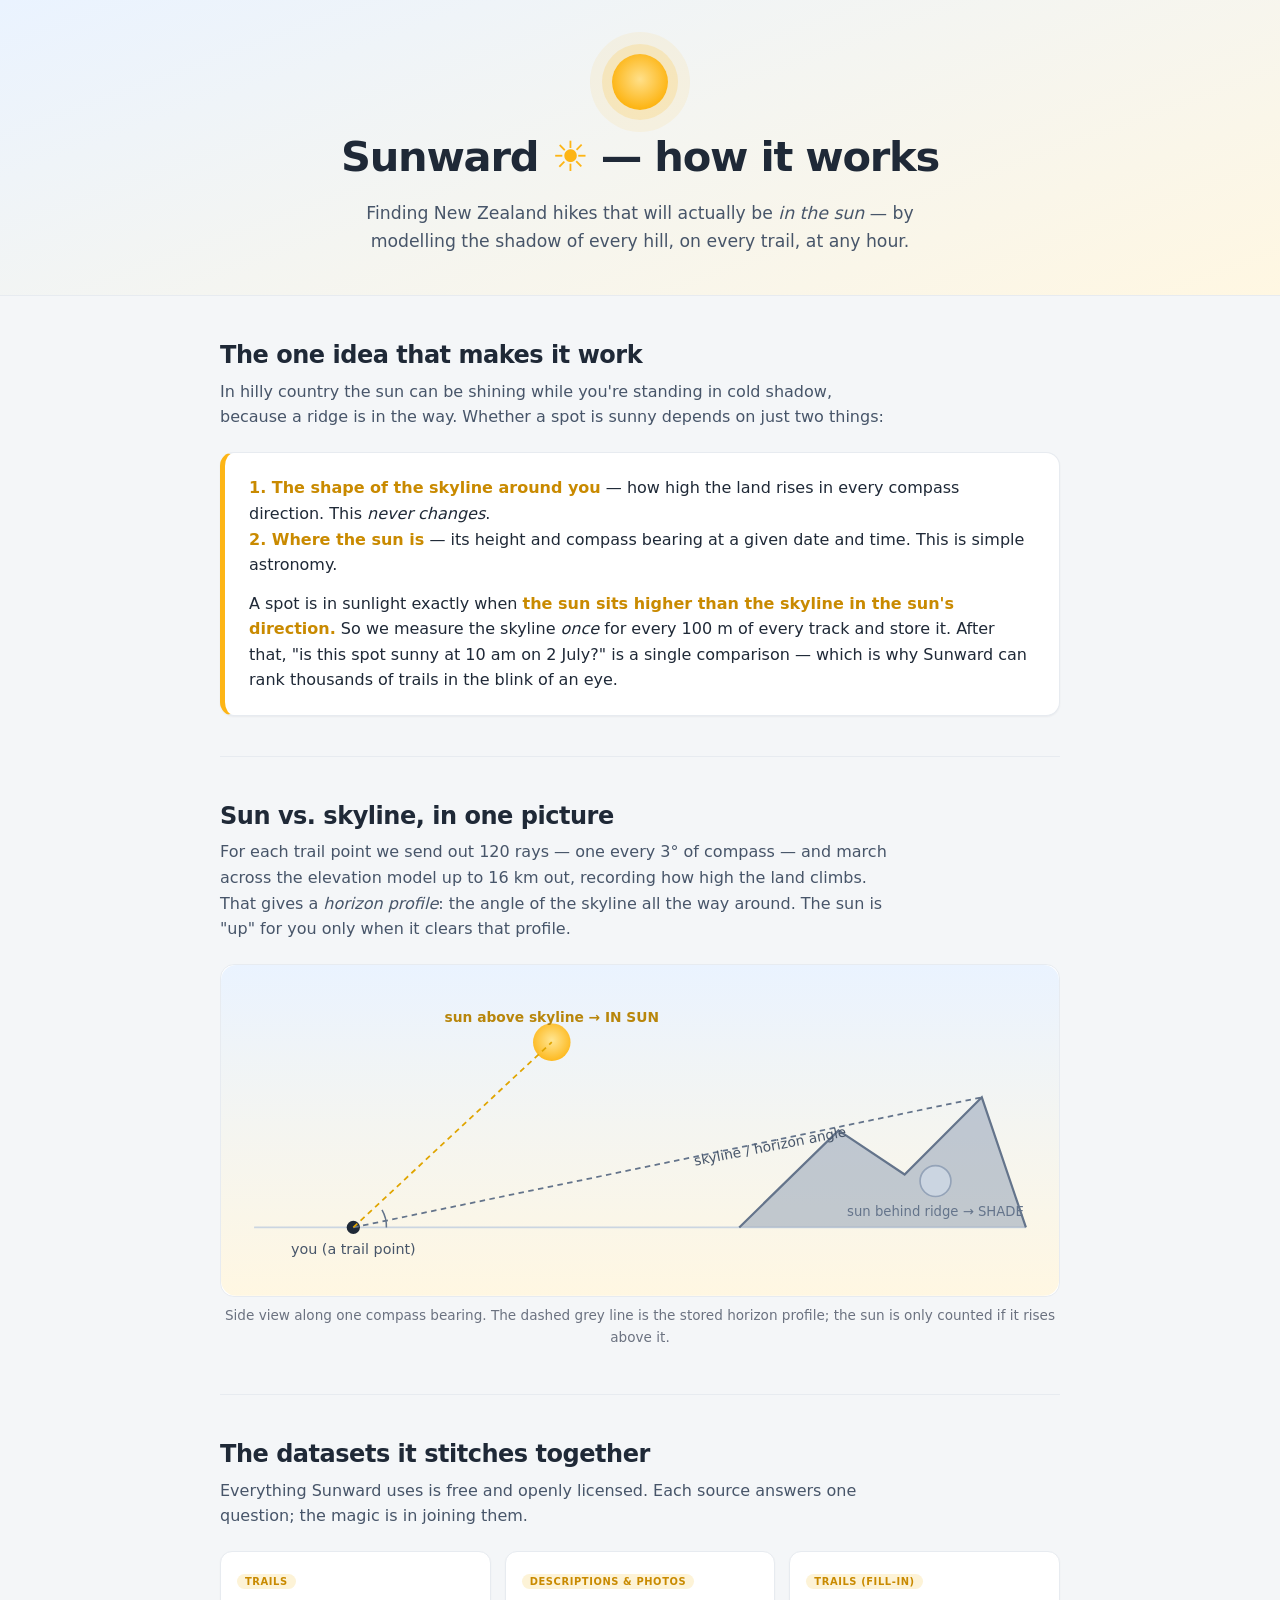
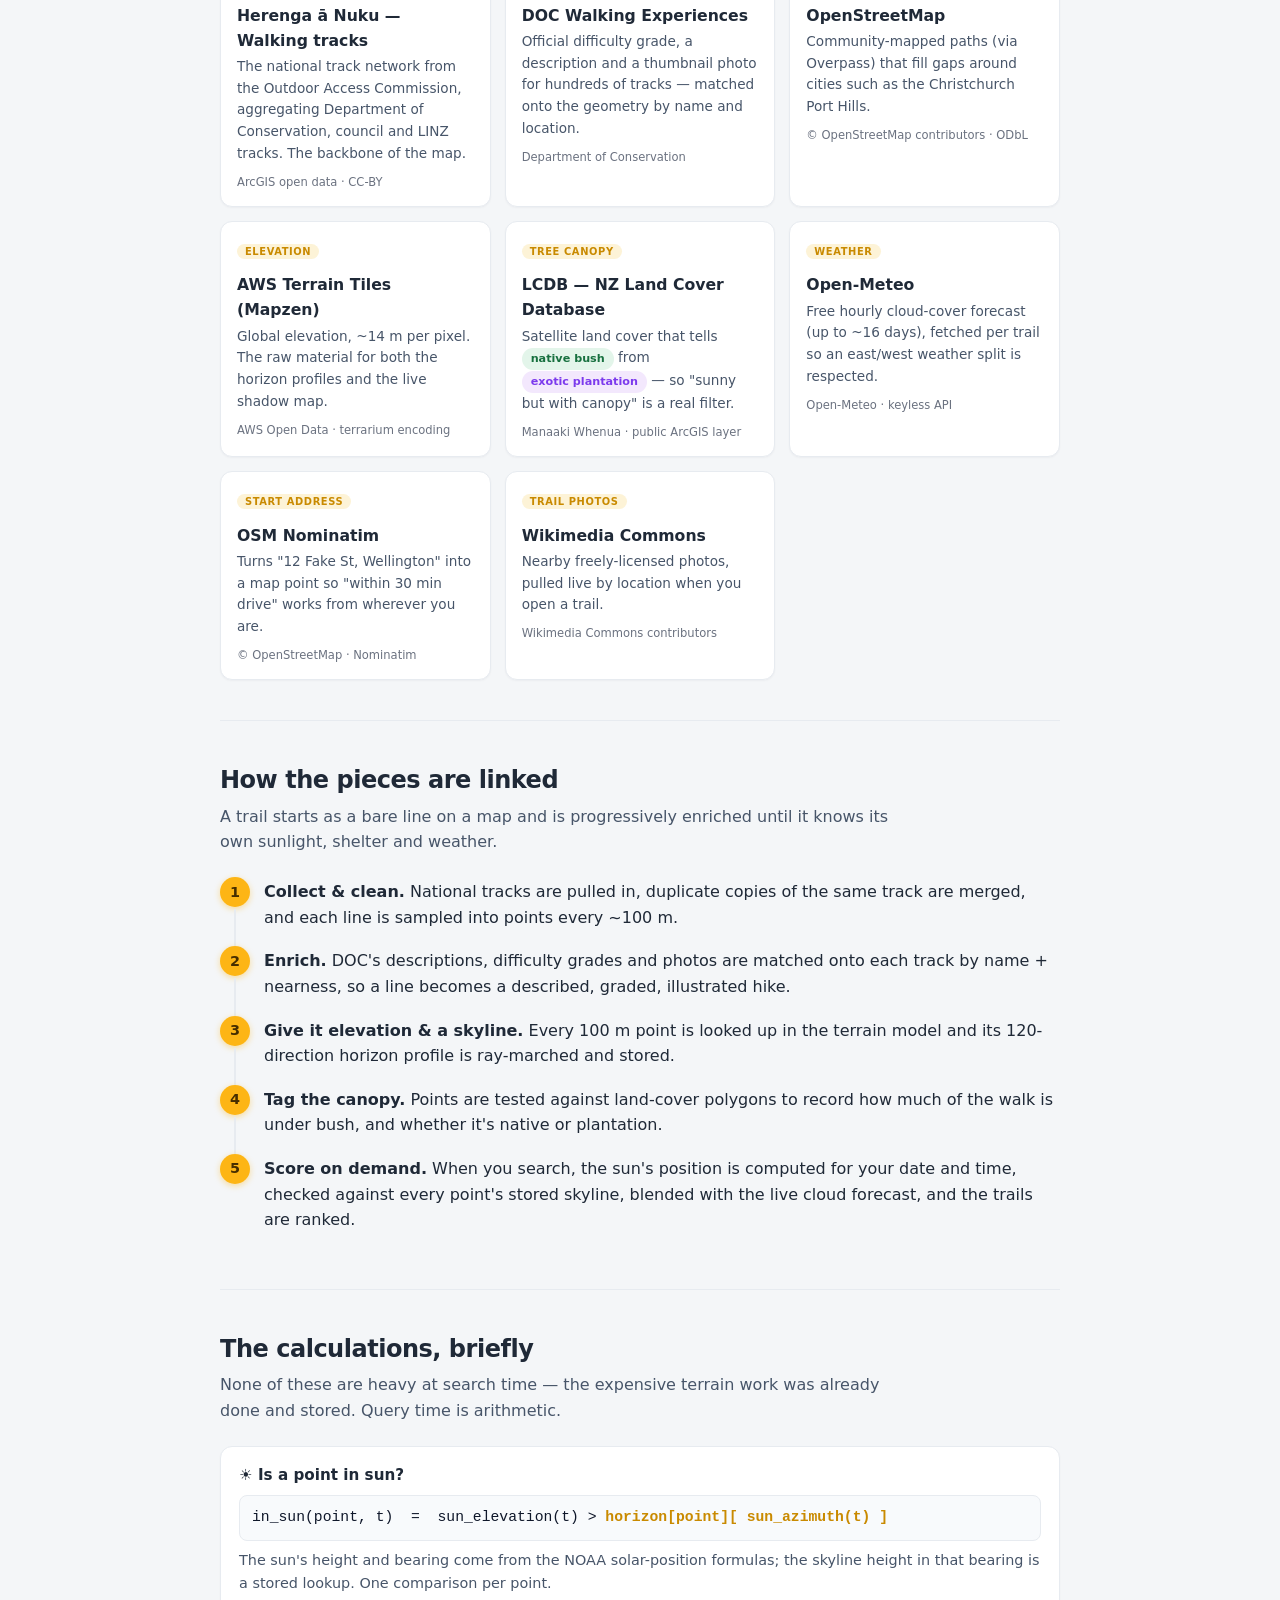
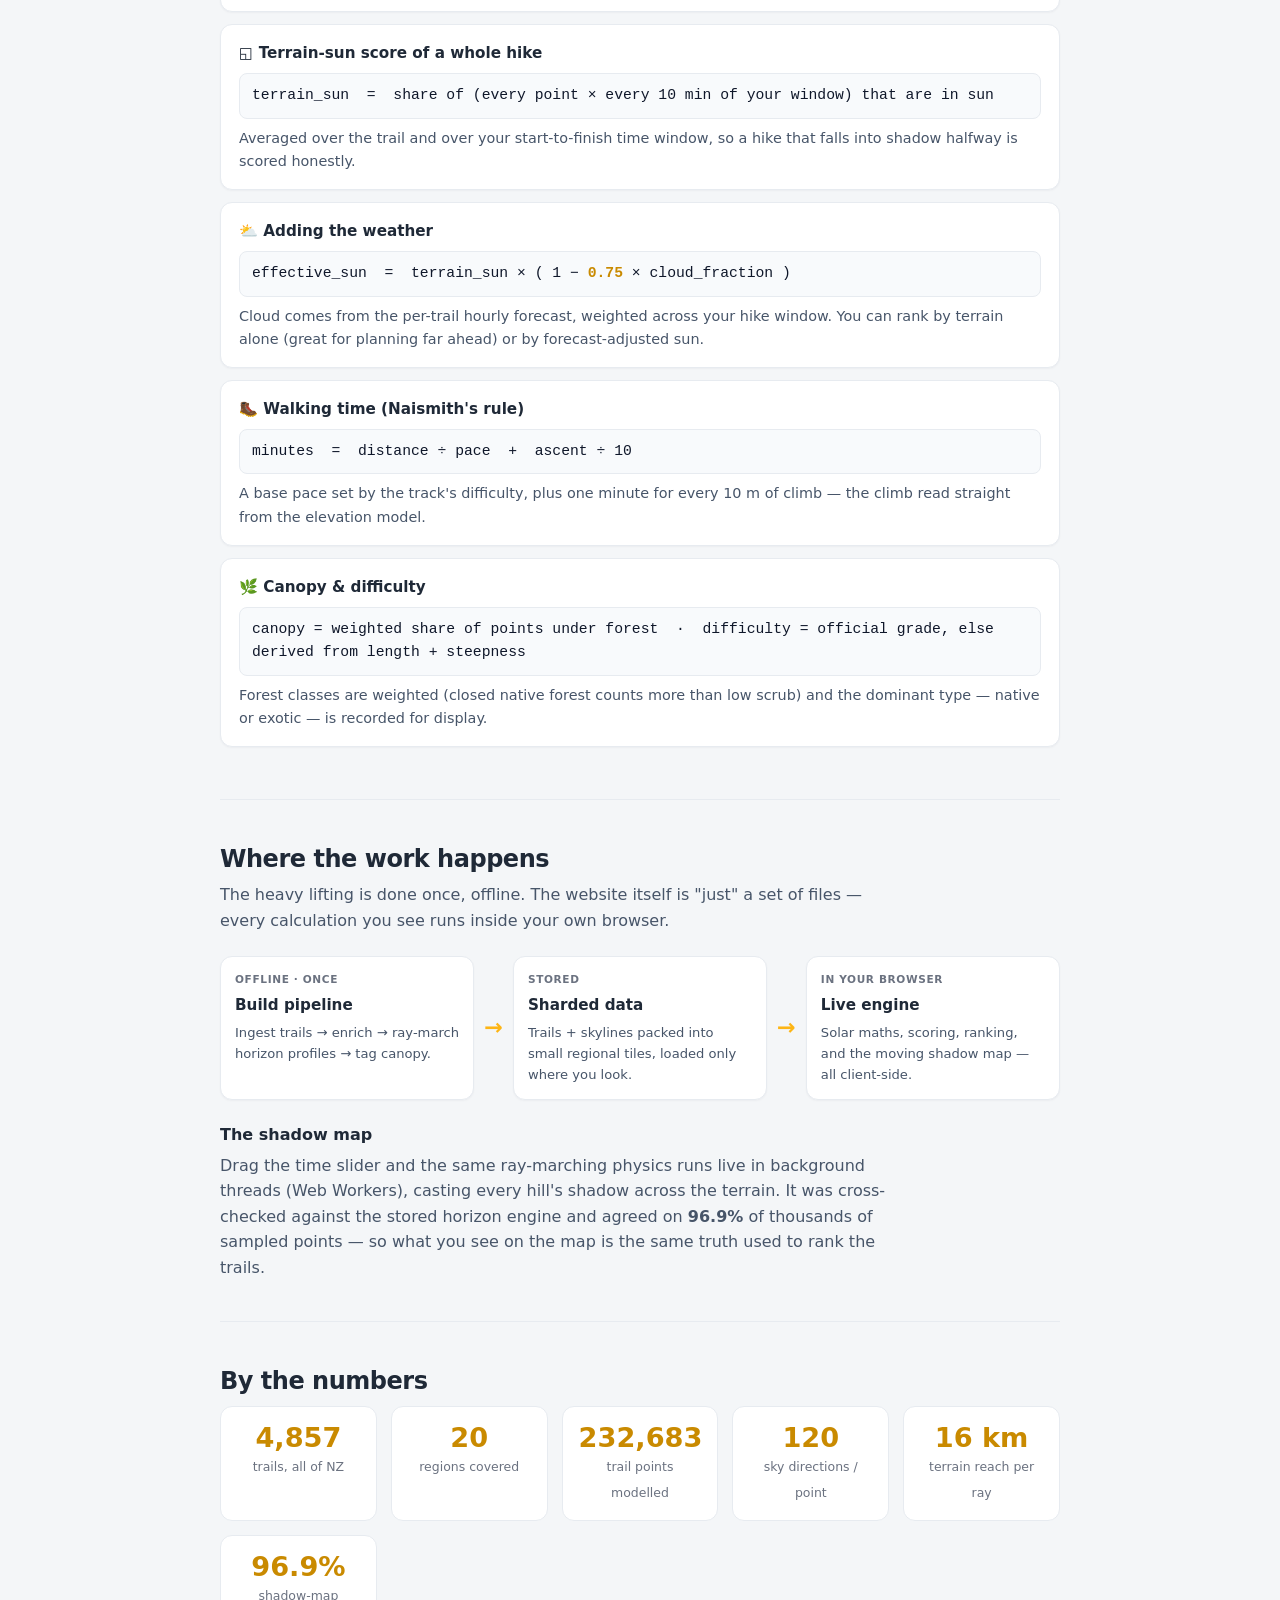
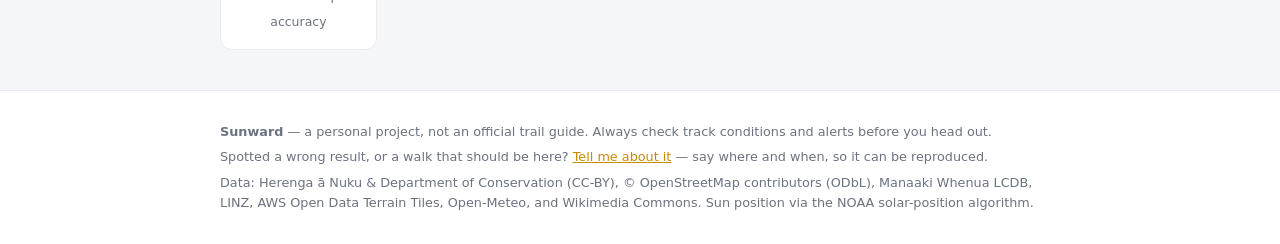
==== how-it-works.html @ cec5bb32 "Give the phone map room, plus analytics and a way to report a bug The map was 184 px tall at 375x812" ====
<!DOCTYPE html>
<html lang="en">
<head>
<meta charset="utf-8">
<meta name="viewport" content="width=device-width, initial-scale=1">
<title>Sunward — How it works</title>
<script src="analytics.js"></script>
<style>
  :root{
    --sun:#FDB515; --sun-deep:#c98a00; --ink:#1f2937; --slate:#475569;
    --muted:#6b7280; --line:#e7ebf0; --bg:#f4f6f8; --card:#ffffff;
    --native:#17703f; --exotic:#7c3aed; --sky1:#eaf3ff; --sky2:#fff7e2;
    --mono:"SFMono-Regular",Consolas,"Liberation Mono",Menlo,monospace;
  }
  *{box-sizing:border-box}
  html{scroll-behavior:smooth}
  body{
    margin:0; background:var(--bg); color:var(--ink);
    font-family:system-ui,-apple-system,"Segoe UI",Roboto,Helvetica,Arial,sans-serif;
    line-height:1.6; font-size:16px;
  }
  .wrap{max-width:880px; margin:0 auto; padding:0 20px}
  a{color:var(--sun-deep)}

  /* hero */
  header.hero{
    background:linear-gradient(160deg,var(--sky1) 0%,var(--sky2) 100%);
    border-bottom:1px solid var(--line); padding:54px 0 40px; text-align:center;
    position:relative; overflow:hidden;
  }
  .hero h1{margin:0; font-size:2.6rem; letter-spacing:-.03em; font-weight:800}
  .hero h1 .s{color:var(--sun)}
  .hero p{margin:.6rem auto 0; max-width:34em; color:var(--slate); font-size:1.08rem}
  .hero .sunmark{
    width:56px;height:56px;border-radius:50%;margin:0 auto 14px;
    background:radial-gradient(circle at 50% 45%,#ffe08a,var(--sun) 70%);
    box-shadow:0 0 0 10px rgba(253,181,21,.18),0 0 0 22px rgba(253,181,21,.08);
  }

  section{padding:40px 0}
  section + section{border-top:1px solid var(--line)}
  h2{font-size:1.5rem; letter-spacing:-.02em; margin:0 0 4px}
  h2 .n{color:var(--sun-deep); font-variant-numeric:tabular-nums; margin-right:.4em}
  .lead{color:var(--slate); margin:.1rem 0 1.4rem; max-width:42em}
  h3{font-size:1rem; margin:1.4rem 0 .3rem}

  /* the big idea callout */
  .idea{
    background:var(--card); border:1px solid var(--line); border-left:5px solid var(--sun);
    border-radius:14px; padding:22px 24px; box-shadow:0 1px 2px rgba(15,23,42,.05);
  }
  .idea b{color:var(--sun-deep)}

  /* diagram */
  figure{margin:22px 0 6px}
  figure svg{width:100%; height:auto; display:block; background:var(--card);
    border:1px solid var(--line); border-radius:14px}
  figcaption{color:var(--muted); font-size:.85rem; margin-top:8px; text-align:center}

  /* dataset grid */
  .grid{display:grid; grid-template-columns:repeat(auto-fill,minmax(250px,1fr)); gap:14px}
  .ds{background:var(--card); border:1px solid var(--line); border-radius:12px;
    padding:15px 16px; box-shadow:0 1px 2px rgba(15,23,42,.04)}
  .ds .tag{font-size:.62rem; font-weight:700; text-transform:uppercase; letter-spacing:.06em;
    color:var(--sun-deep); background:#fdf3d7; padding:2px 8px; border-radius:999px}
  .ds h4{margin:.6rem 0 .2rem; font-size:.98rem}
  .ds p{margin:.2rem 0 0; font-size:.85rem; color:var(--slate)}
  .ds .lic{margin-top:.5rem; font-size:.72rem; color:var(--muted)}

  /* linked list / steps */
  ol.steps{counter-reset:s; list-style:none; padding:0; margin:0}
  ol.steps li{position:relative; padding:2px 0 16px 44px; margin:0}
  ol.steps li:before{counter-increment:s; content:counter(s);
    position:absolute; left:0; top:0; width:30px; height:30px; border-radius:50%;
    background:var(--sun); color:#462e00; font-weight:800; font-size:.9rem;
    display:flex; align-items:center; justify-content:center;
    box-shadow:0 2px 6px rgba(253,181,21,.4)}
  ol.steps li:after{content:""; position:absolute; left:14px; top:32px; bottom:0;
    width:2px; background:var(--line)}
  ol.steps li:last-child:after{display:none}
  ol.steps b{color:var(--ink)}

  /* formula cards */
  .calc{background:var(--card); border:1px solid var(--line); border-radius:12px;
    padding:16px 18px; margin:12px 0; box-shadow:0 1px 2px rgba(15,23,42,.04)}
  .calc .eq{font-family:var(--mono); font-size:.92rem; background:#f8fafc;
    border:1px solid var(--line); border-radius:8px; padding:10px 12px; overflow-x:auto;
    color:#0f172a}
  .calc .eq .hl{color:var(--sun-deep); font-weight:700}
  .calc p{margin:.5rem 0 0; font-size:.9rem; color:var(--slate)}
  .calc h4{margin:0 0 .5rem; font-size:.95rem}

  /* pipeline */
  .flow{display:flex; flex-wrap:wrap; gap:10px; align-items:stretch; margin-top:8px}
  .stage{flex:1; min-width:150px; background:var(--card); border:1px solid var(--line);
    border-radius:12px; padding:14px; box-shadow:0 1px 2px rgba(15,23,42,.04)}
  .stage .k{font-size:.66rem; text-transform:uppercase; letter-spacing:.06em; color:var(--muted); font-weight:700}
  .stage h4{margin:.3rem 0 .3rem; font-size:.95rem}
  .stage p{margin:0; font-size:.82rem; color:var(--slate)}
  .flow .arrow{align-self:center; color:var(--sun); font-size:1.4rem; font-weight:800}

  /* stats */
  .stats{display:grid; grid-template-columns:repeat(auto-fit,minmax(130px,1fr)); gap:14px; margin-top:6px}
  .stat{background:var(--card); border:1px solid var(--line); border-radius:12px; padding:16px; text-align:center}
  .stat b{display:block; font-size:1.7rem; font-weight:800; color:var(--sun-deep); line-height:1.1}
  .stat span{font-size:.78rem; color:var(--muted)}

  .pill{display:inline-block; font-size:.7rem; font-weight:700; padding:2px 9px; border-radius:999px}
  .pill.nat{background:#e3f5ea; color:var(--native)}
  .pill.exo{background:#f3e8fd; color:var(--exotic)}

  footer{background:var(--card); border-top:1px solid var(--line); padding:26px 0; color:var(--muted); font-size:.8rem}
  footer .wrap>p{margin:.3rem 0}
</style>
</head>
<body>

<header class="hero">
  <div class="wrap">
    <div class="sunmark"></div>
    <h1>Sunward <span class="s">☀</span> — how it works</h1>
    <p>Finding New&nbsp;Zealand hikes that will actually be <em>in the sun</em> — by
       modelling the shadow of every hill, on every trail, at any hour.</p>
  </div>
</header>

<main class="wrap">

<!-- THE BIG IDEA -->
<section id="idea">
  <h2>The one idea that makes it work</h2>
  <p class="lead">In hilly country the sun can be shining while you're standing in cold
     shadow, because a ridge is in the way. Whether a spot is sunny depends on just two
     things:</p>
  <div class="idea">
    <p style="margin:0"><b>1. The shape of the skyline around you</b> — how high the land
       rises in every compass direction. This <em>never changes</em>.<br>
       <b>2. Where the sun is</b> — its height and compass bearing at a given date and
       time. This is simple astronomy.</p>
    <p style="margin:.8rem 0 0">A spot is in sunlight exactly when <b>the sun sits higher
       than the skyline in the sun's direction.</b> So we measure the skyline <em>once</em>
       for every 100&nbsp;m of every track and store it. After that, "is this spot sunny at
       10&nbsp;am on 2&nbsp;July?" is a single comparison — which is why Sunward can rank
       thousands of trails in the blink of an eye.</p>
  </div>
</section>

<!-- DIAGRAM -->
<section id="diagram">
  <h2>Sun vs. skyline, in one picture</h2>
  <p class="lead">For each trail point we send out 120 rays — one every 3° of compass —
     and march across the elevation model up to 16&nbsp;km out, recording how high the land
     climbs. That gives a <em>horizon profile</em>: the angle of the skyline all the way
     around. The sun is "up" for you only when it clears that profile.</p>
  <figure>
    <svg viewBox="0 0 760 300" xmlns="http://www.w3.org/2000/svg" font-family="system-ui,sans-serif">
      <defs>
        <linearGradient id="sky" x1="0" y1="0" x2="0" y2="1">
          <stop offset="0" stop-color="#eaf3ff"/><stop offset="1" stop-color="#fff7e2"/>
        </linearGradient>
        <radialGradient id="sundot" cx="50%" cy="45%" r="60%">
          <stop offset="0" stop-color="#ffe693"/><stop offset="1" stop-color="#FDB515"/>
        </radialGradient>
      </defs>
      <rect x="0" y="0" width="760" height="300" fill="url(#sky)" rx="14"/>
      <!-- ground -->
      <line x1="30" y1="238" x2="730" y2="238" stroke="#cbd5e1" stroke-width="1.5"/>
      <!-- ridge (the skyline obstruction) to the right -->
      <path d="M470 238 L560 150 L620 190 L690 120 L730 238 Z" fill="#94a3b8" opacity=".55"/>
      <path d="M470 238 L560 150 L620 190 L690 120 L730 238" fill="none" stroke="#64748b" stroke-width="2"/>
      <!-- observer -->
      <circle cx="120" cy="238" r="6" fill="#1f2937"/>
      <text x="120" y="262" text-anchor="middle" font-size="13" fill="#475569">you (a trail point)</text>
      <!-- horizon angle line to ridge top -->
      <line x1="120" y1="238" x2="690" y2="120" stroke="#64748b" stroke-width="1.6" stroke-dasharray="5 4"/>
      <text x="430" y="182" font-size="12.5" fill="#475569" transform="rotate(-11 430 182)">skyline / horizon angle</text>
      <!-- SUN IN: high sun above the ridge line -->
      <circle cx="300" cy="70" r="17" fill="url(#sundot)"/>
      <line x1="120" y1="238" x2="300" y2="70" stroke="#e0a500" stroke-width="1.6" stroke-dasharray="5 4"/>
      <text x="300" y="52" text-anchor="middle" font-size="12.5" fill="#b8860b" font-weight="700">sun above skyline → IN SUN</text>
      <!-- SUN OUT: low sun behind ridge -->
      <circle cx="648" cy="196" r="14" fill="#cbd5e1"/>
      <circle cx="648" cy="196" r="14" fill="none" stroke="#94a3b8" stroke-width="1.5"/>
      <text x="648" y="228" text-anchor="middle" font-size="12" fill="#64748b">sun behind ridge → SHADE</text>
      <!-- angle arc at observer -->
      <path d="M150 238 A30 30 0 0 0 146 222" fill="none" stroke="#64748b" stroke-width="1.4"/>
    </svg>
    <figcaption>Side view along one compass bearing. The dashed grey line is the stored
      horizon profile; the sun is only counted if it rises above it.</figcaption>
  </figure>
</section>

<!-- DATASETS -->
<section id="data">
  <h2>The datasets it stitches together</h2>
  <p class="lead">Everything Sunward uses is free and openly licensed. Each source answers
     one question; the magic is in joining them.</p>
  <div class="grid">
    <div class="ds">
      <span class="tag">Trails</span>
      <h4>Herenga ā Nuku — Walking tracks</h4>
      <p>The national track network from the Outdoor Access Commission, aggregating
         Department of Conservation, council and LINZ tracks. The backbone of the map.</p>
      <p class="lic">ArcGIS open data · CC-BY</p>
    </div>
    <div class="ds">
      <span class="tag">Descriptions & photos</span>
      <h4>DOC Walking Experiences</h4>
      <p>Official difficulty grade, a description and a thumbnail photo for hundreds of
         tracks — matched onto the geometry by name and location.</p>
      <p class="lic">Department of Conservation</p>
    </div>
    <div class="ds">
      <span class="tag">Trails (fill-in)</span>
      <h4>OpenStreetMap</h4>
      <p>Community-mapped paths (via Overpass) that fill gaps around cities such as the
         Christchurch Port Hills.</p>
      <p class="lic">© OpenStreetMap contributors · ODbL</p>
    </div>
    <div class="ds">
      <span class="tag">Elevation</span>
      <h4>AWS Terrain Tiles (Mapzen)</h4>
      <p>Global elevation, ~14&nbsp;m per pixel. The raw material for both the horizon
         profiles and the live shadow map.</p>
      <p class="lic">AWS Open Data · terrarium encoding</p>
    </div>
    <div class="ds">
      <span class="tag">Tree canopy</span>
      <h4>LCDB — NZ Land Cover Database</h4>
      <p>Satellite land cover that tells <span class="pill nat">native bush</span> from
         <span class="pill exo">exotic plantation</span> — so "sunny but with canopy" is a
         real filter.</p>
      <p class="lic">Manaaki Whenua · public ArcGIS layer</p>
    </div>
    <div class="ds">
      <span class="tag">Weather</span>
      <h4>Open-Meteo</h4>
      <p>Free hourly cloud-cover forecast (up to ~16 days), fetched per trail so an
         east/west weather split is respected.</p>
      <p class="lic">Open-Meteo · keyless API</p>
    </div>
    <div class="ds">
      <span class="tag">Start address</span>
      <h4>OSM Nominatim</h4>
      <p>Turns "12 Fake St, Wellington" into a map point so "within 30&nbsp;min drive"
         works from wherever you are.</p>
      <p class="lic">© OpenStreetMap · Nominatim</p>
    </div>
    <div class="ds">
      <span class="tag">Trail photos</span>
      <h4>Wikimedia Commons</h4>
      <p>Nearby freely-licensed photos, pulled live by location when you open a trail.</p>
      <p class="lic">Wikimedia Commons contributors</p>
    </div>
  </div>
</section>

<!-- HOW LINKED -->
<section id="linked">
  <h2>How the pieces are linked</h2>
  <p class="lead">A trail starts as a bare line on a map and is progressively enriched
     until it knows its own sunlight, shelter and weather.</p>
  <ol class="steps">
    <li><b>Collect & clean.</b> National tracks are pulled in, duplicate copies of the same
        track are merged, and each line is sampled into points every ~100&nbsp;m.</li>
    <li><b>Enrich.</b> DOC's descriptions, difficulty grades and photos are matched onto each
        track by name + nearness, so a line becomes a described, graded, illustrated hike.</li>
    <li><b>Give it elevation & a skyline.</b> Every 100&nbsp;m point is looked up in the
        terrain model and its 120-direction horizon profile is ray-marched and stored.</li>
    <li><b>Tag the canopy.</b> Points are tested against land-cover polygons to record how
        much of the walk is under bush, and whether it's native or plantation.</li>
    <li><b>Score on demand.</b> When you search, the sun's position is computed for your date
        and time, checked against every point's stored skyline, blended with the live cloud
        forecast, and the trails are ranked.</li>
  </ol>
</section>

<!-- CALCULATIONS -->
<section id="calc">
  <h2>The calculations, briefly</h2>
  <p class="lead">None of these are heavy at search time — the expensive terrain work was
     already done and stored. Query time is arithmetic.</p>

  <div class="calc">
    <h4>☀ Is a point in sun?</h4>
    <div class="eq">in_sun(point, t) &nbsp;=&nbsp; sun_elevation(t) &gt; <span class="hl">horizon[point][ sun_azimuth(t) ]</span></div>
    <p>The sun's height and bearing come from the NOAA solar-position formulas; the skyline
       height in that bearing is a stored lookup. One comparison per point.</p>
  </div>

  <div class="calc">
    <h4>◱ Terrain-sun score of a whole hike</h4>
    <div class="eq">terrain_sun &nbsp;=&nbsp; share of (every point × every 10&nbsp;min of your window) that are in sun</div>
    <p>Averaged over the trail and over your start-to-finish time window, so a hike that
       falls into shadow halfway is scored honestly.</p>
  </div>

  <div class="calc">
    <h4>⛅ Adding the weather</h4>
    <div class="eq">effective_sun &nbsp;=&nbsp; terrain_sun × ( 1 − <span class="hl">0.75</span> × cloud_fraction )</div>
    <p>Cloud comes from the per-trail hourly forecast, weighted across your hike window. You
       can rank by terrain alone (great for planning far ahead) or by forecast-adjusted sun.</p>
  </div>

  <div class="calc">
    <h4>🥾 Walking time (Naismith's rule)</h4>
    <div class="eq">minutes &nbsp;=&nbsp; distance ÷ pace &nbsp;+&nbsp; ascent ÷ 10</div>
    <p>A base pace set by the track's difficulty, plus one minute for every 10&nbsp;m of climb
       — the climb read straight from the elevation model.</p>
  </div>

  <div class="calc">
    <h4>🌿 Canopy & difficulty</h4>
    <div class="eq">canopy = weighted share of points under forest &nbsp;·&nbsp; difficulty = official grade, else derived from length + steepness</div>
    <p>Forest classes are weighted (closed native forest counts more than low scrub) and the
       dominant type — native or exotic — is recorded for display.</p>
  </div>
</section>

<!-- ARCHITECTURE -->
<section id="arch">
  <h2>Where the work happens</h2>
  <p class="lead">The heavy lifting is done once, offline. The website itself is "just" a set
     of files — every calculation you see runs inside your own browser.</p>
  <div class="flow">
    <div class="stage"><div class="k">Offline · once</div><h4>Build pipeline</h4>
      <p>Ingest trails → enrich → ray-march horizon profiles → tag canopy.</p></div>
    <div class="arrow">→</div>
    <div class="stage"><div class="k">Stored</div><h4>Sharded data</h4>
      <p>Trails + skylines packed into small regional tiles, loaded only where you look.</p></div>
    <div class="arrow">→</div>
    <div class="stage"><div class="k">In your browser</div><h4>Live engine</h4>
      <p>Solar maths, scoring, ranking, and the moving shadow map — all client-side.</p></div>
  </div>
  <h3>The shadow map</h3>
  <p class="lead" style="margin-bottom:0">Drag the time slider and the same ray-marching
     physics runs live in background threads (Web Workers), casting every hill's shadow across
     the terrain. It was cross-checked against the stored horizon engine and agreed on
     <b>96.9%</b> of thousands of sampled points — so what you see on the map is the same
     truth used to rank the trails.</p>
</section>

<!-- STATS -->
<section id="stats">
  <h2>By the numbers</h2>
  <div class="stats">
    <div class="stat"><b>4,857</b><span>trails, all of NZ</span></div>
    <div class="stat"><b>20</b><span>regions covered</span></div>
    <div class="stat"><b>232,683</b><span>trail points modelled</span></div>
    <div class="stat"><b>120</b><span>sky directions / point</span></div>
    <div class="stat"><b>16 km</b><span>terrain reach per ray</span></div>
    <div class="stat"><b>96.9%</b><span>shadow-map accuracy</span></div>
  </div>
</section>

</main>

<footer>
  <div class="wrap">
    <p><strong>Sunward</strong> — a personal project, not an official trail guide. Always
       check track conditions and alerts before you head out.</p>
    <p>Spotted a wrong result, or a walk that should be here?
       <a href="https://github.com/AustinHendersonEconomist/sunward/issues/new"
          target="_blank" rel="noopener">Tell me about it</a> — say where and when,
       so it can be reproduced.</p>
    <p>Data: Herenga ā Nuku &amp; Department of Conservation (CC-BY), © OpenStreetMap
       contributors (ODbL), Manaaki Whenua LCDB, LINZ, AWS Open Data Terrain Tiles, Open-Meteo,
       and Wikimedia Commons. Sun position via the NOAA solar-position algorithm.</p>
  </div>
</footer>

</body>
</html>
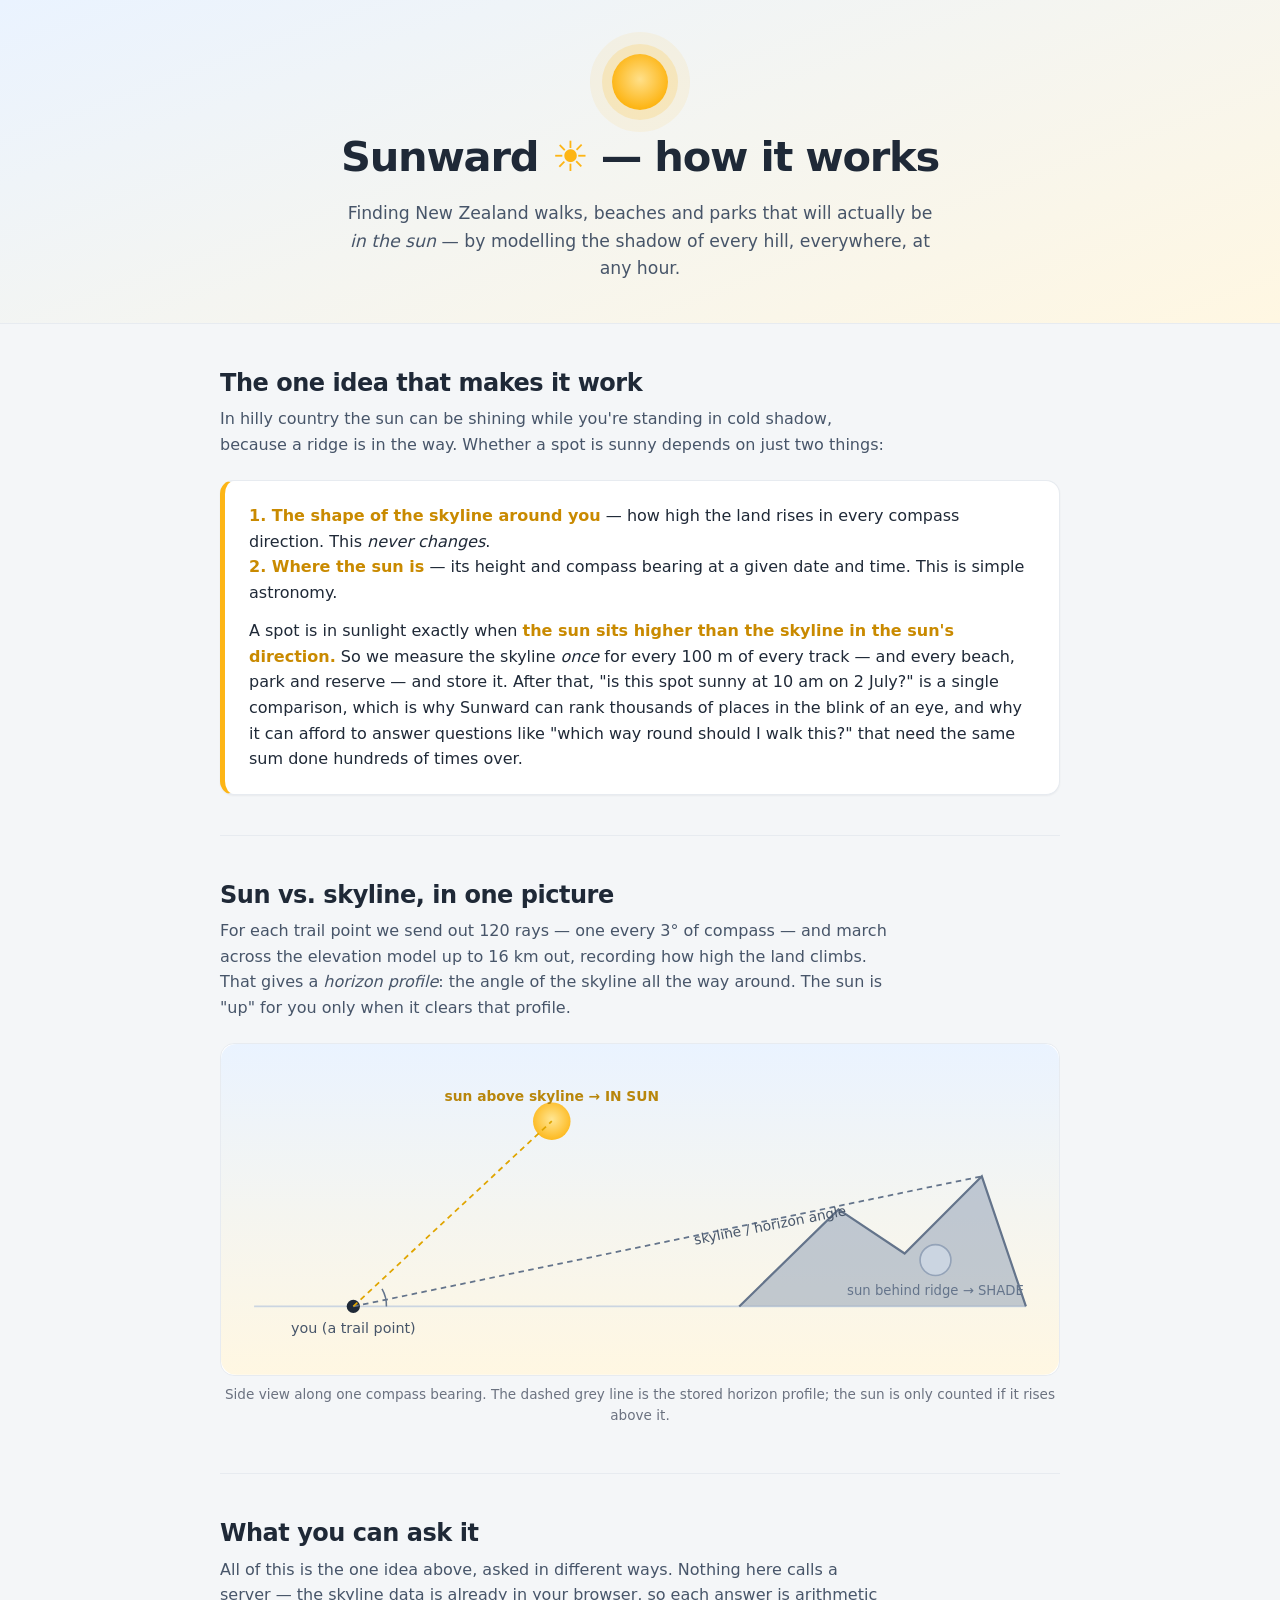
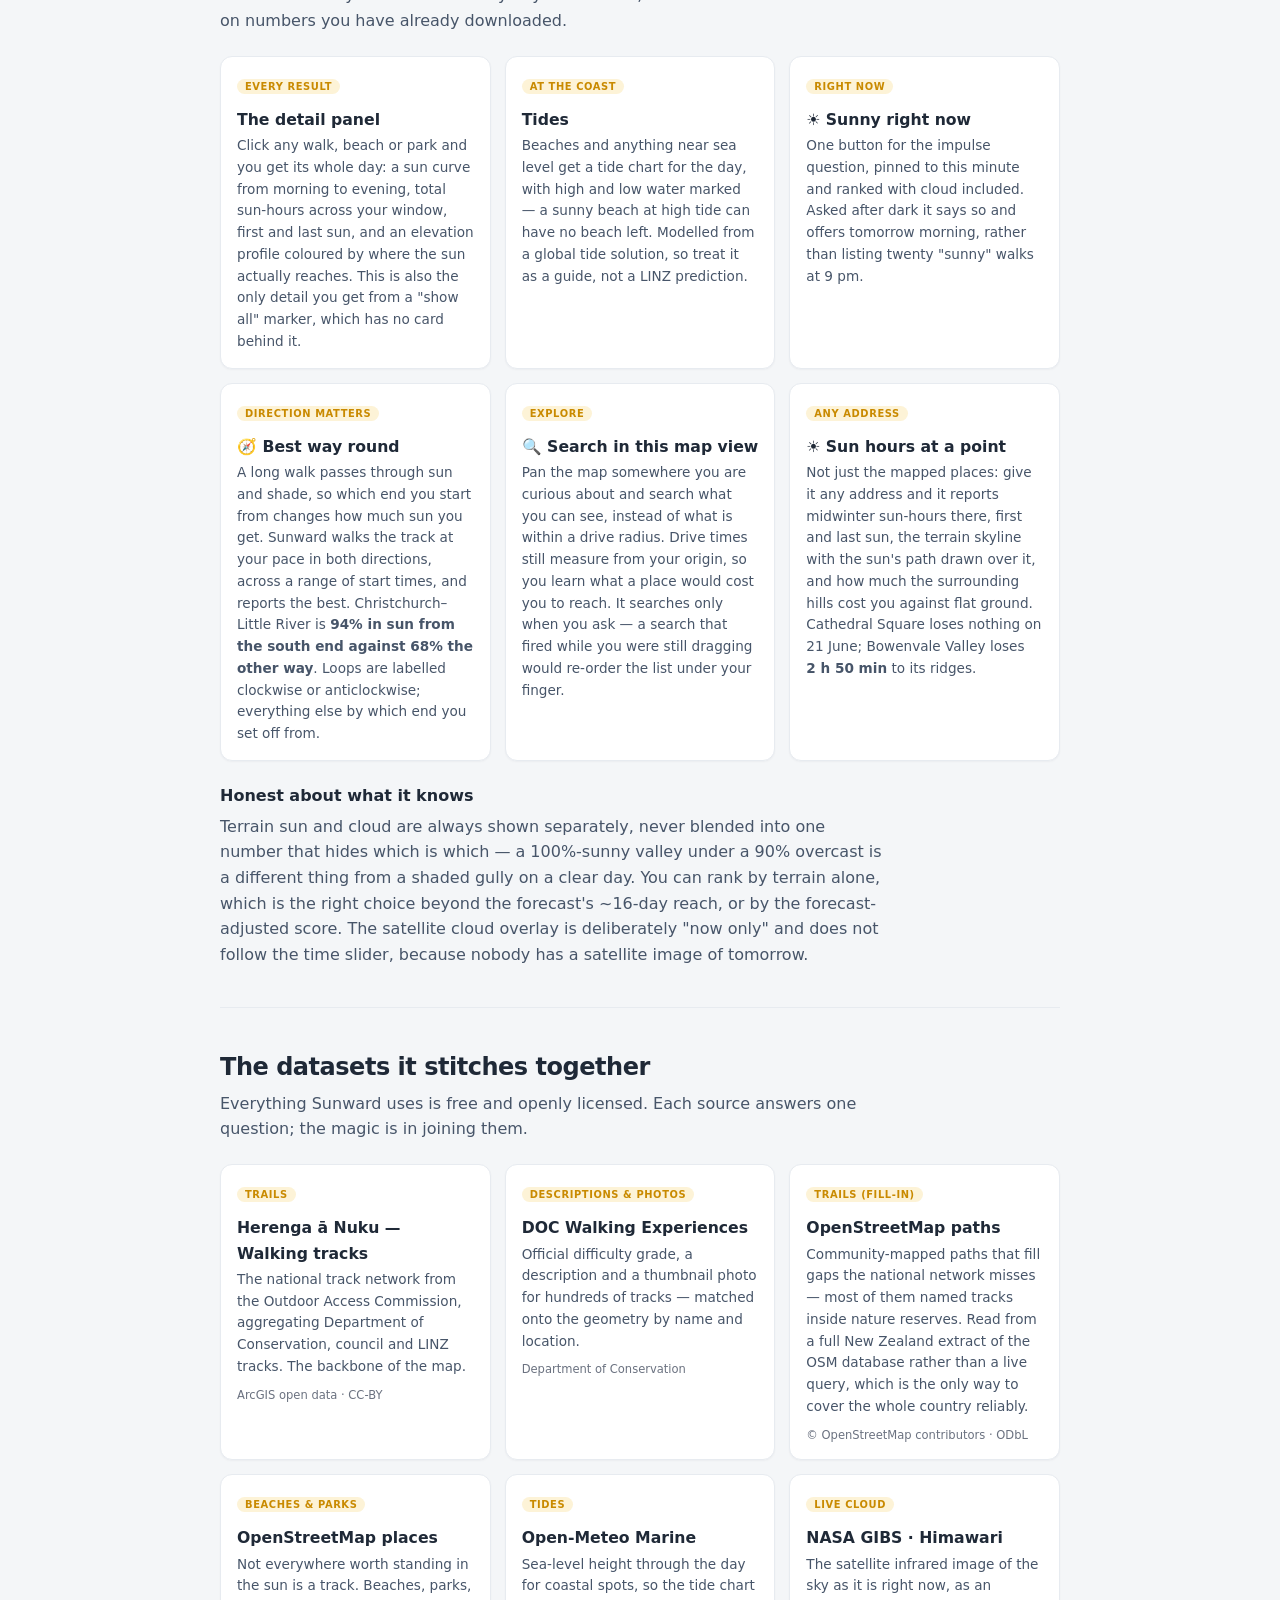
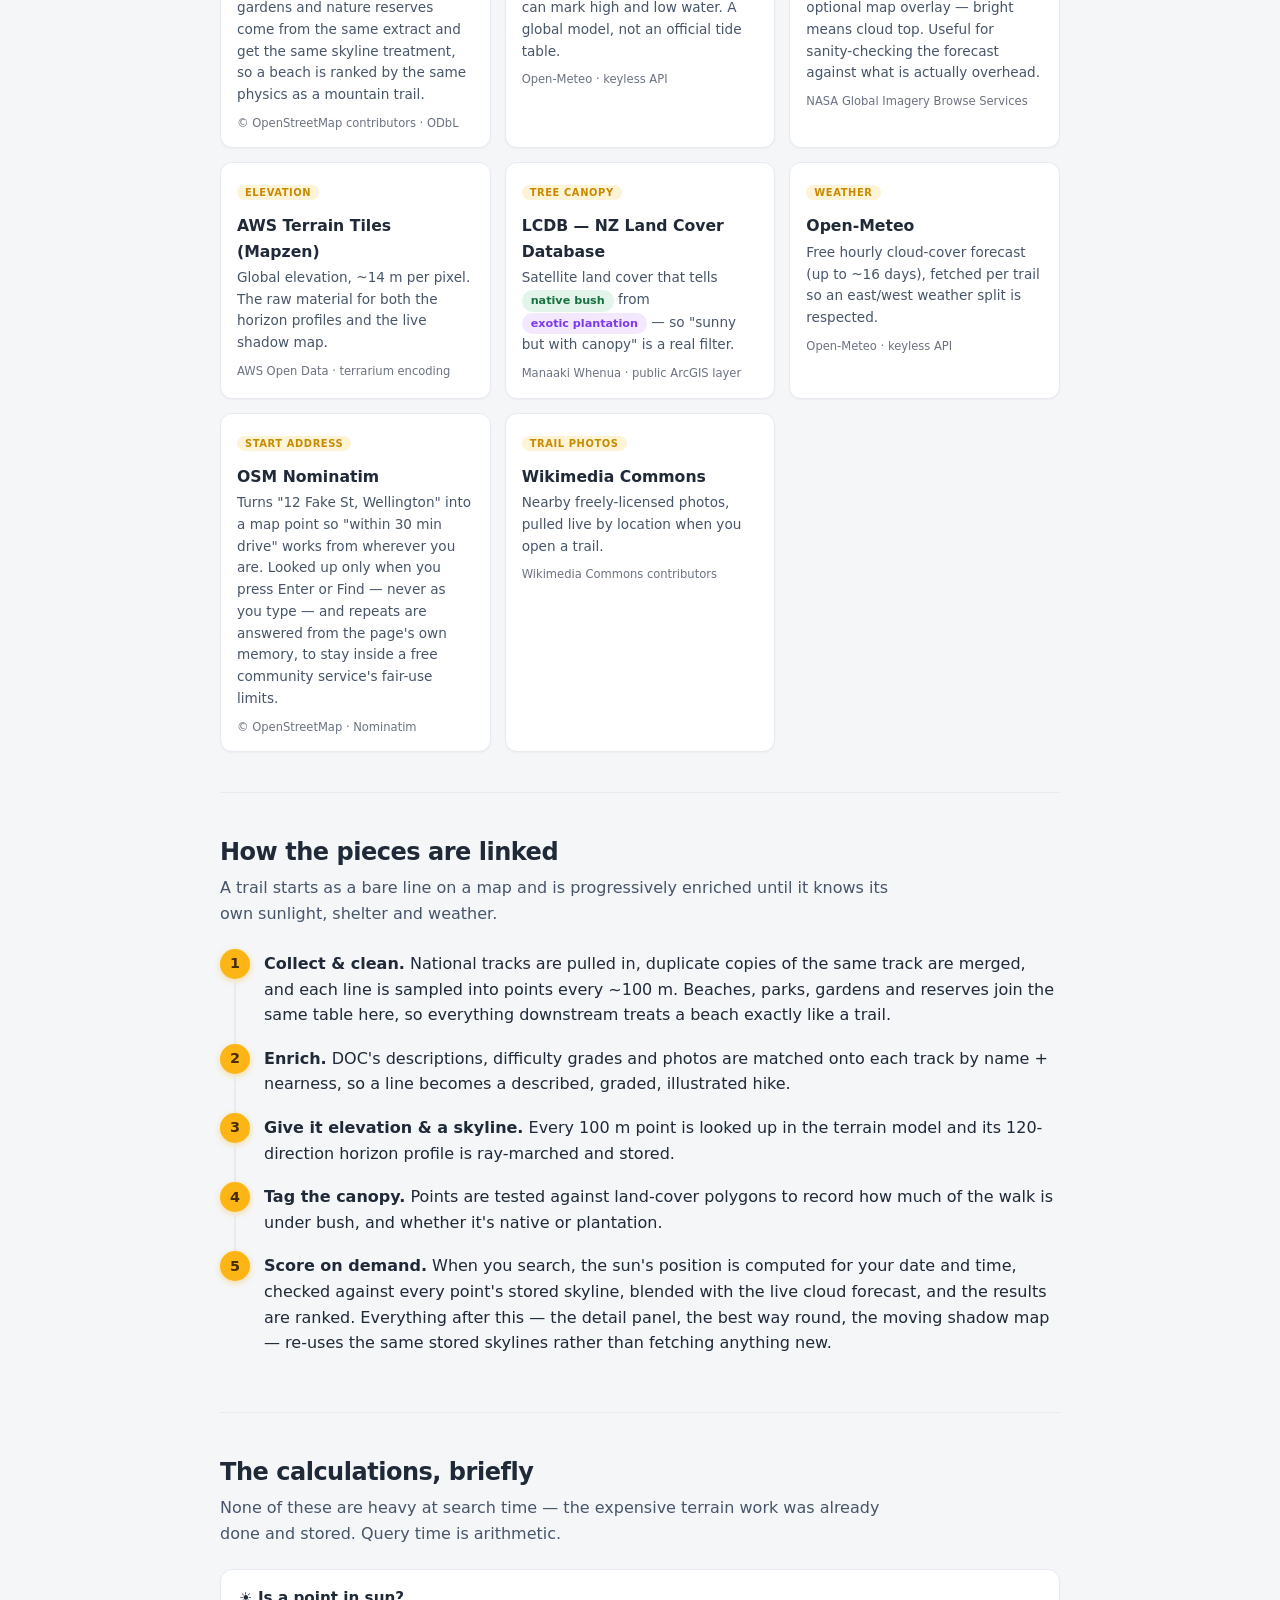
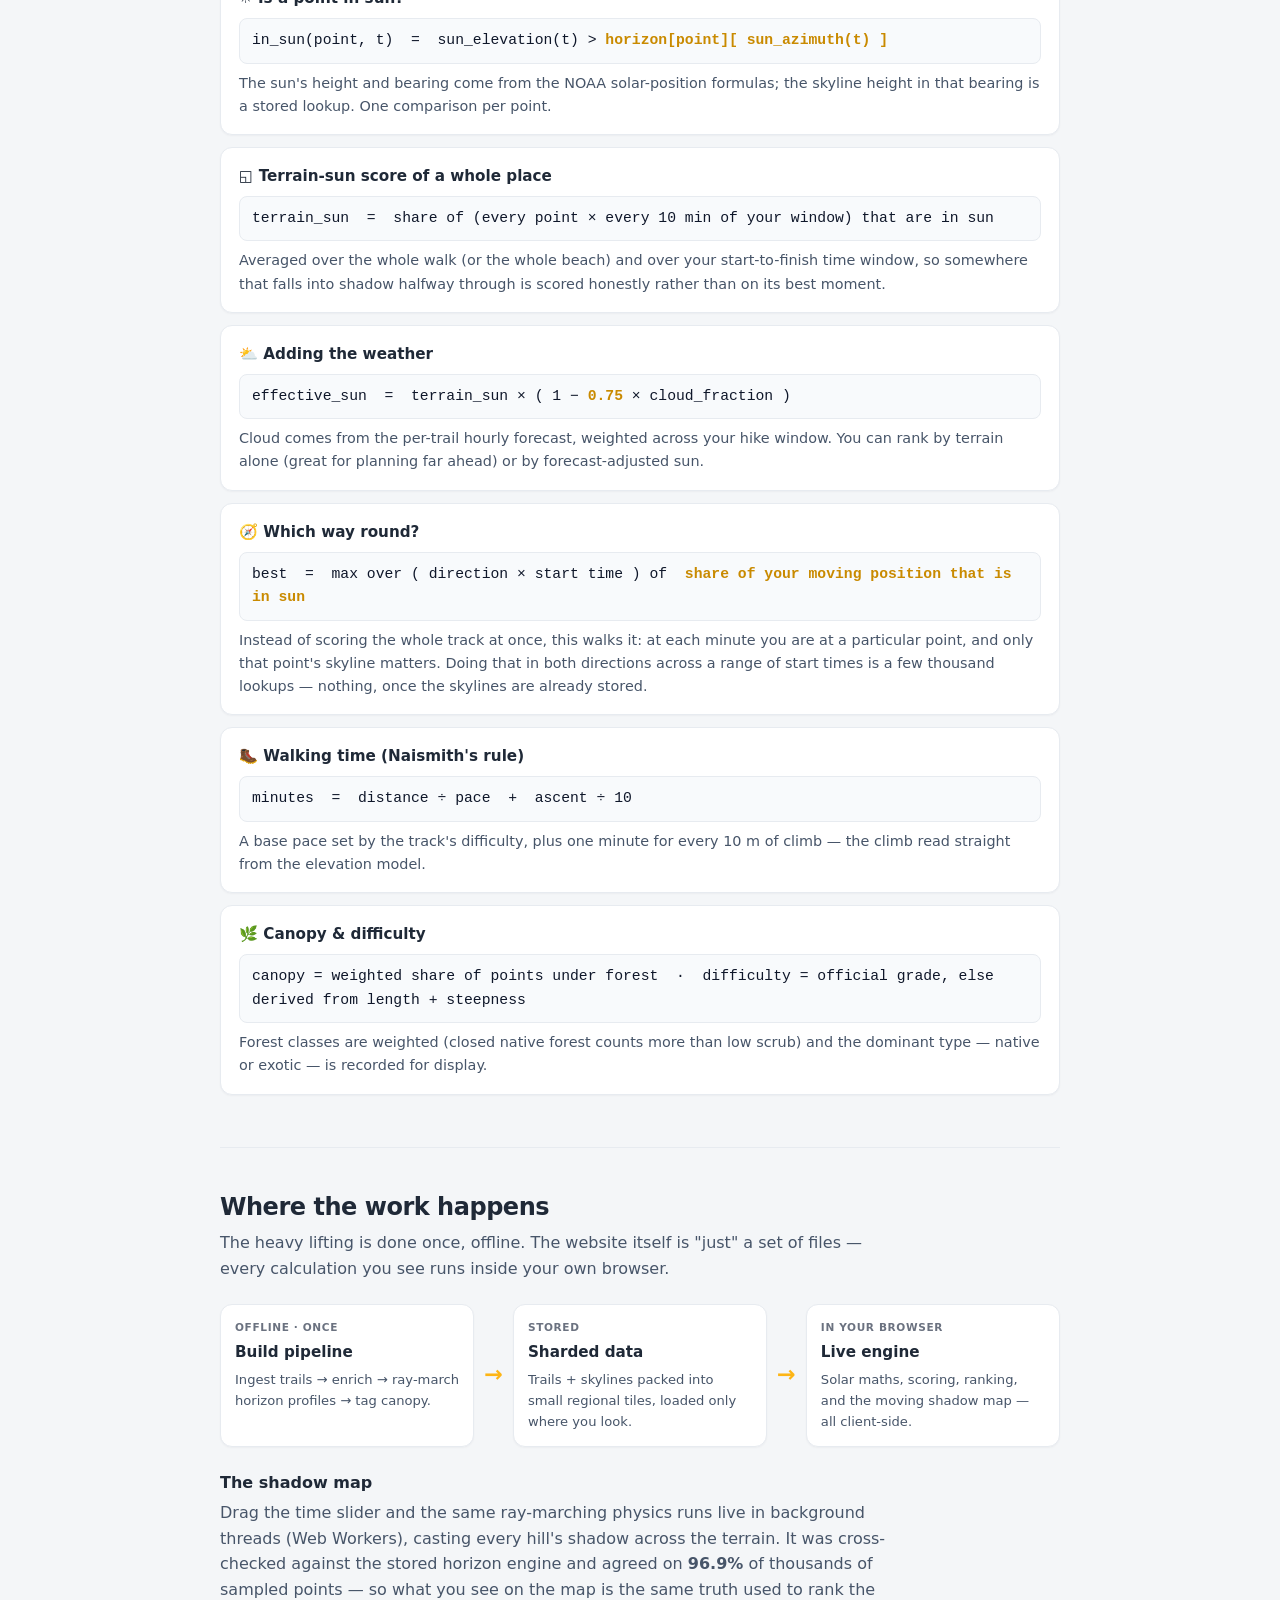
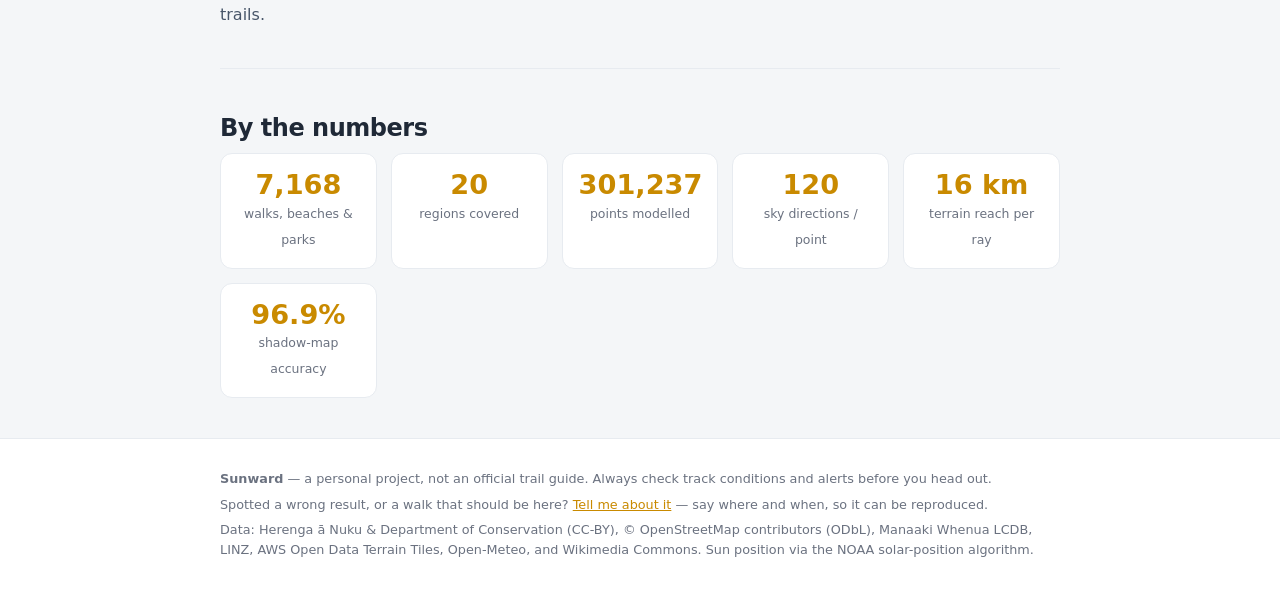
==== commit 8924941d: "Explainer brought current, kind-aware wording, Nominatim usage policy how-it-works.html predated the" ====
--- a/how-it-works.html
+++ b/how-it-works.html
@@ -119,8 +119,9 @@
   <div class="wrap">
     <div class="sunmark"></div>
     <h1>Sunward <span class="s">☀</span> — how it works</h1>
-    <p>Finding New&nbsp;Zealand hikes that will actually be <em>in the sun</em> — by
-       modelling the shadow of every hill, on every trail, at any hour.</p>
+    <p>Finding New&nbsp;Zealand walks, beaches and parks that will actually be
+       <em>in the sun</em> — by modelling the shadow of every hill, everywhere,
+       at any hour.</p>
   </div>
 </header>
 
@@ -139,9 +140,11 @@
        time. This is simple astronomy.</p>
     <p style="margin:.8rem 0 0">A spot is in sunlight exactly when <b>the sun sits higher
        than the skyline in the sun's direction.</b> So we measure the skyline <em>once</em>
-       for every 100&nbsp;m of every track and store it. After that, "is this spot sunny at
-       10&nbsp;am on 2&nbsp;July?" is a single comparison — which is why Sunward can rank
-       thousands of trails in the blink of an eye.</p>
+       for every 100&nbsp;m of every track — and every beach, park and reserve — and store
+       it. After that, "is this spot sunny at 10&nbsp;am on 2&nbsp;July?" is a single
+       comparison, which is why Sunward can rank thousands of places in the blink of an
+       eye, and why it can afford to answer questions like "which way round should I walk
+       this?" that need the same sum done hundreds of times over.</p>
   </div>
 </section>
 
@@ -190,6 +193,73 @@
   </figure>
 </section>
 
+<!-- WHAT IT DOES -->
+<section id="features">
+  <h2>What you can ask it</h2>
+  <p class="lead">All of this is the one idea above, asked in different ways. Nothing here
+     calls a server — the skyline data is already in your browser, so each answer is
+     arithmetic on numbers you have already downloaded.</p>
+  <div class="grid">
+    <div class="ds">
+      <span class="tag">Every result</span>
+      <h4>The detail panel</h4>
+      <p>Click any walk, beach or park and you get its whole day: a sun curve from morning
+         to evening, total sun-hours across your window, first and last sun, and an
+         elevation profile coloured by where the sun actually reaches. This is also the
+         only detail you get from a "show all" marker, which has no card behind it.</p>
+    </div>
+    <div class="ds">
+      <span class="tag">At the coast</span>
+      <h4>Tides</h4>
+      <p>Beaches and anything near sea level get a tide chart for the day, with high and
+         low water marked — a sunny beach at high tide can have no beach left. Modelled
+         from a global tide solution, so treat it as a guide, not a LINZ prediction.</p>
+    </div>
+    <div class="ds">
+      <span class="tag">Right now</span>
+      <h4>☀ Sunny right now</h4>
+      <p>One button for the impulse question, pinned to this minute and ranked with cloud
+         included. Asked after dark it says so and offers tomorrow morning, rather than
+         listing twenty "sunny" walks at 9&nbsp;pm.</p>
+    </div>
+    <div class="ds">
+      <span class="tag">Direction matters</span>
+      <h4>🧭 Best way round</h4>
+      <p>A long walk passes through sun and shade, so which end you start from changes how
+         much sun you get. Sunward walks the track at your pace in both directions, across
+         a range of start times, and reports the best. Christchurch–Little River is
+         <b>94% in sun from the south end against 68% the other way</b>. Loops are labelled
+         clockwise or anticlockwise; everything else by which end you set off from.</p>
+    </div>
+    <div class="ds">
+      <span class="tag">Explore</span>
+      <h4>🔍 Search in this map view</h4>
+      <p>Pan the map somewhere you are curious about and search what you can see, instead
+         of what is within a drive radius. Drive times still measure from your origin, so
+         you learn what a place would cost you to reach. It searches only when you ask —
+         a search that fired while you were still dragging would re-order the list under
+         your finger.</p>
+    </div>
+    <div class="ds">
+      <span class="tag">Any address</span>
+      <h4>☀ Sun hours at a point</h4>
+      <p>Not just the mapped places: give it any address and it reports midwinter
+         sun-hours there, first and last sun, the terrain skyline with the sun's path
+         drawn over it, and how much the surrounding hills cost you against flat ground.
+         Cathedral Square loses nothing on 21&nbsp;June; Bowenvale Valley loses
+         <b>2&nbsp;h 50&nbsp;min</b> to its ridges.</p>
+    </div>
+  </div>
+  <h3>Honest about what it knows</h3>
+  <p class="lead" style="margin-bottom:0">Terrain sun and cloud are always shown
+     separately, never blended into one number that hides which is which — a 100%-sunny
+     valley under a 90% overcast is a different thing from a shaded gully on a clear day.
+     You can rank by terrain alone, which is the right choice beyond the forecast's
+     ~16-day reach, or by the forecast-adjusted score. The satellite cloud overlay is
+     deliberately "now only" and does not follow the time slider, because nobody has a
+     satellite image of tomorrow.</p>
+</section>
+
 <!-- DATASETS -->
 <section id="data">
   <h2>The datasets it stitches together</h2>
@@ -212,10 +282,35 @@
     </div>
     <div class="ds">
       <span class="tag">Trails (fill-in)</span>
-      <h4>OpenStreetMap</h4>
-      <p>Community-mapped paths (via Overpass) that fill gaps around cities such as the
-         Christchurch Port Hills.</p>
+      <h4>OpenStreetMap paths</h4>
+      <p>Community-mapped paths that fill gaps the national network misses — most of them
+         named tracks inside nature reserves. Read from a full New&nbsp;Zealand extract of
+         the OSM database rather than a live query, which is the only way to cover the
+         whole country reliably.</p>
       <p class="lic">© OpenStreetMap contributors · ODbL</p>
+    </div>
+    <div class="ds">
+      <span class="tag">Beaches & parks</span>
+      <h4>OpenStreetMap places</h4>
+      <p>Not everywhere worth standing in the sun is a track. Beaches, parks, gardens and
+         nature reserves come from the same extract and get the same skyline treatment, so
+         a beach is ranked by the same physics as a mountain trail.</p>
+      <p class="lic">© OpenStreetMap contributors · ODbL</p>
+    </div>
+    <div class="ds">
+      <span class="tag">Tides</span>
+      <h4>Open-Meteo Marine</h4>
+      <p>Sea-level height through the day for coastal spots, so the tide chart can mark
+         high and low water. A global model, not an official tide table.</p>
+      <p class="lic">Open-Meteo · keyless API</p>
+    </div>
+    <div class="ds">
+      <span class="tag">Live cloud</span>
+      <h4>NASA GIBS · Himawari</h4>
+      <p>The satellite infrared image of the sky as it is right now, as an optional map
+         overlay — bright means cloud top. Useful for sanity-checking the forecast against
+         what is actually overhead.</p>
+      <p class="lic">NASA Global Imagery Browse Services</p>
     </div>
     <div class="ds">
       <span class="tag">Elevation</span>
@@ -243,7 +338,9 @@
       <span class="tag">Start address</span>
       <h4>OSM Nominatim</h4>
       <p>Turns "12 Fake St, Wellington" into a map point so "within 30&nbsp;min drive"
-         works from wherever you are.</p>
+         works from wherever you are. Looked up only when you press Enter or Find — never
+         as you type — and repeats are answered from the page's own memory, to stay inside
+         a free community service's fair-use limits.</p>
       <p class="lic">© OpenStreetMap · Nominatim</p>
     </div>
     <div class="ds">
@@ -262,7 +359,9 @@
      until it knows its own sunlight, shelter and weather.</p>
   <ol class="steps">
     <li><b>Collect & clean.</b> National tracks are pulled in, duplicate copies of the same
-        track are merged, and each line is sampled into points every ~100&nbsp;m.</li>
+        track are merged, and each line is sampled into points every ~100&nbsp;m. Beaches,
+        parks, gardens and reserves join the same table here, so everything downstream
+        treats a beach exactly like a trail.</li>
     <li><b>Enrich.</b> DOC's descriptions, difficulty grades and photos are matched onto each
         track by name + nearness, so a line becomes a described, graded, illustrated hike.</li>
     <li><b>Give it elevation & a skyline.</b> Every 100&nbsp;m point is looked up in the
@@ -271,7 +370,9 @@
         much of the walk is under bush, and whether it's native or plantation.</li>
     <li><b>Score on demand.</b> When you search, the sun's position is computed for your date
         and time, checked against every point's stored skyline, blended with the live cloud
-        forecast, and the trails are ranked.</li>
+        forecast, and the results are ranked. Everything after this — the detail panel, the
+        best way round, the moving shadow map — re-uses the same stored skylines rather
+        than fetching anything new.</li>
   </ol>
 </section>
 
@@ -289,10 +390,11 @@
   </div>
 
   <div class="calc">
-    <h4>◱ Terrain-sun score of a whole hike</h4>
+    <h4>◱ Terrain-sun score of a whole place</h4>
     <div class="eq">terrain_sun &nbsp;=&nbsp; share of (every point × every 10&nbsp;min of your window) that are in sun</div>
-    <p>Averaged over the trail and over your start-to-finish time window, so a hike that
-       falls into shadow halfway is scored honestly.</p>
+    <p>Averaged over the whole walk (or the whole beach) and over your start-to-finish time
+       window, so somewhere that falls into shadow halfway through is scored honestly
+       rather than on its best moment.</p>
   </div>
 
   <div class="calc">
@@ -300,6 +402,15 @@
     <div class="eq">effective_sun &nbsp;=&nbsp; terrain_sun × ( 1 − <span class="hl">0.75</span> × cloud_fraction )</div>
     <p>Cloud comes from the per-trail hourly forecast, weighted across your hike window. You
        can rank by terrain alone (great for planning far ahead) or by forecast-adjusted sun.</p>
+  </div>
+
+  <div class="calc">
+    <h4>🧭 Which way round?</h4>
+    <div class="eq">best &nbsp;=&nbsp; max over ( direction × start time ) of &nbsp;<span class="hl">share of your moving position that is in sun</span></div>
+    <p>Instead of scoring the whole track at once, this walks it: at each minute you are at
+       a particular point, and only that point's skyline matters. Doing that in both
+       directions across a range of start times is a few thousand lookups — nothing, once
+       the skylines are already stored.</p>
   </div>
 
   <div class="calc">
@@ -344,9 +455,9 @@
 <section id="stats">
   <h2>By the numbers</h2>
   <div class="stats">
-    <div class="stat"><b>4,857</b><span>trails, all of NZ</span></div>
+    <div class="stat"><b>7,168</b><span>walks, beaches &amp; parks</span></div>
     <div class="stat"><b>20</b><span>regions covered</span></div>
-    <div class="stat"><b>232,683</b><span>trail points modelled</span></div>
+    <div class="stat"><b>301,237</b><span>points modelled</span></div>
     <div class="stat"><b>120</b><span>sky directions / point</span></div>
     <div class="stat"><b>16 km</b><span>terrain reach per ray</span></div>
     <div class="stat"><b>96.9%</b><span>shadow-map accuracy</span></div>
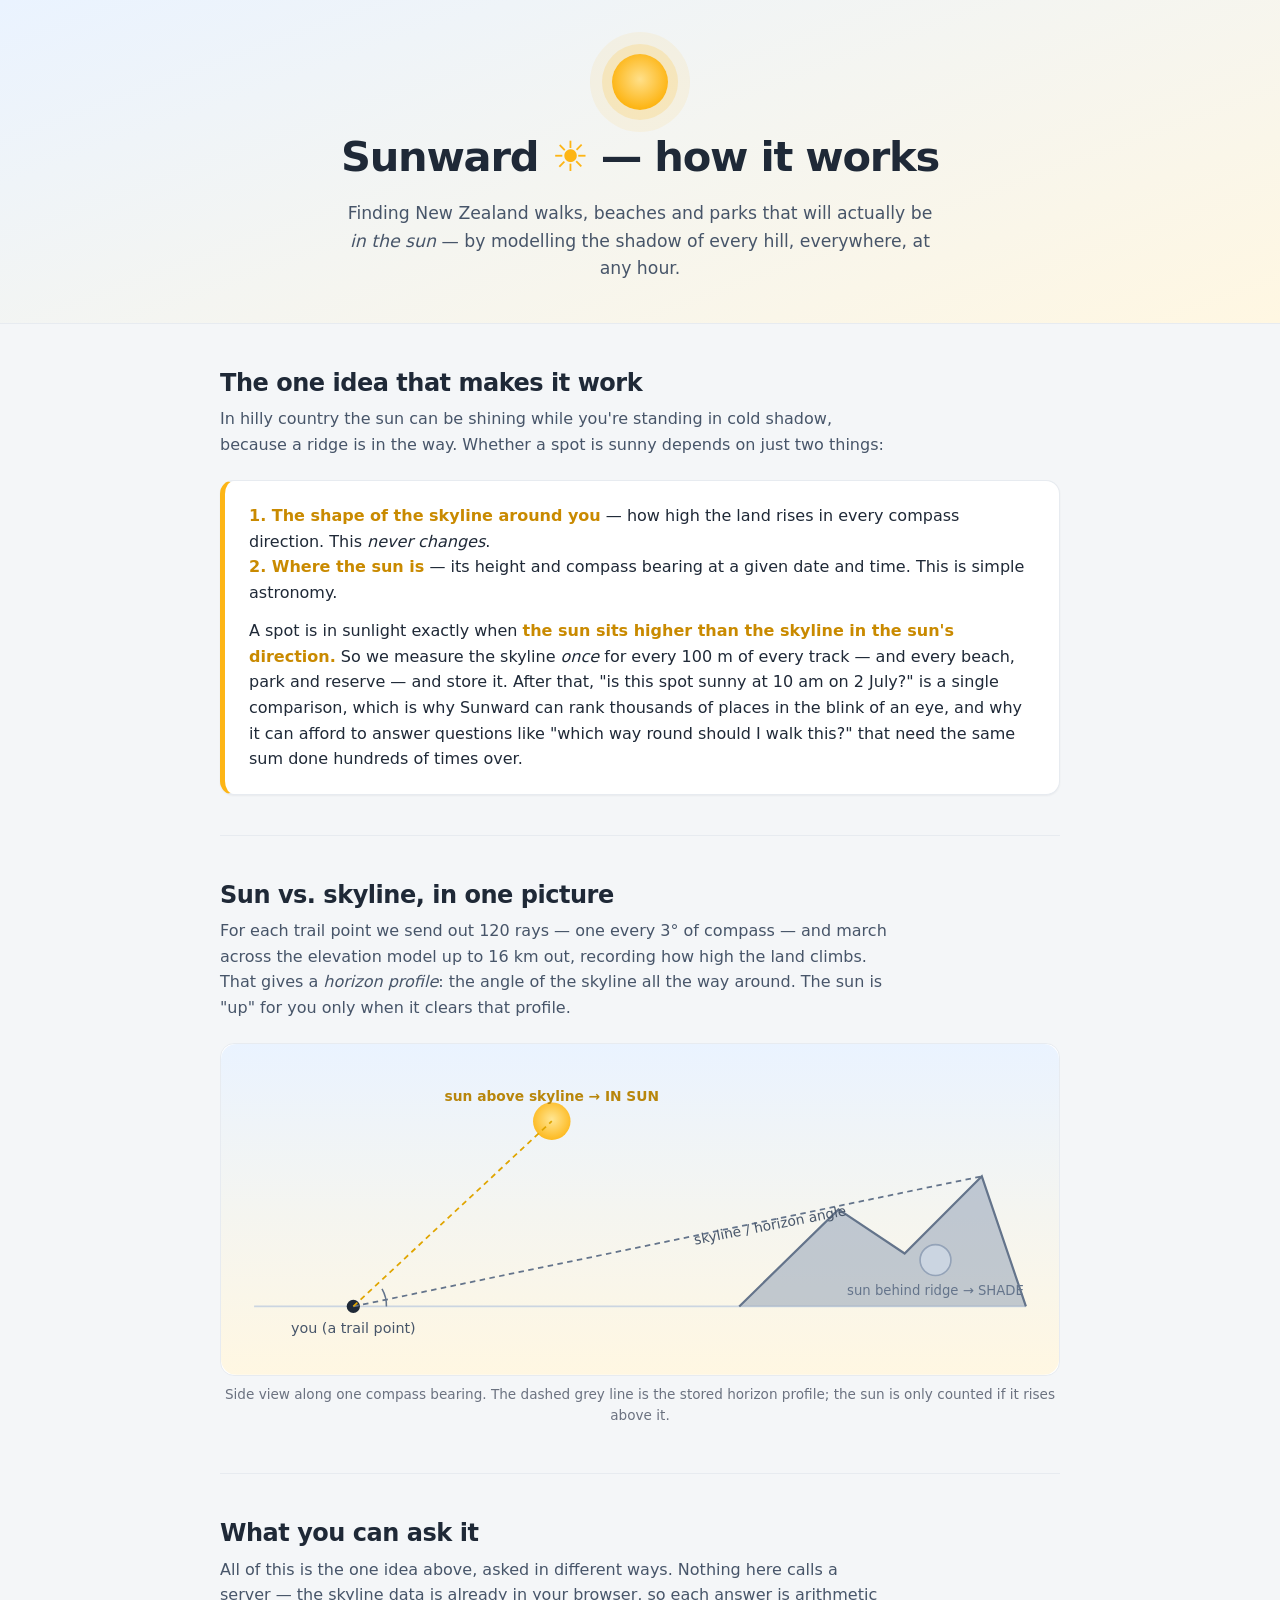
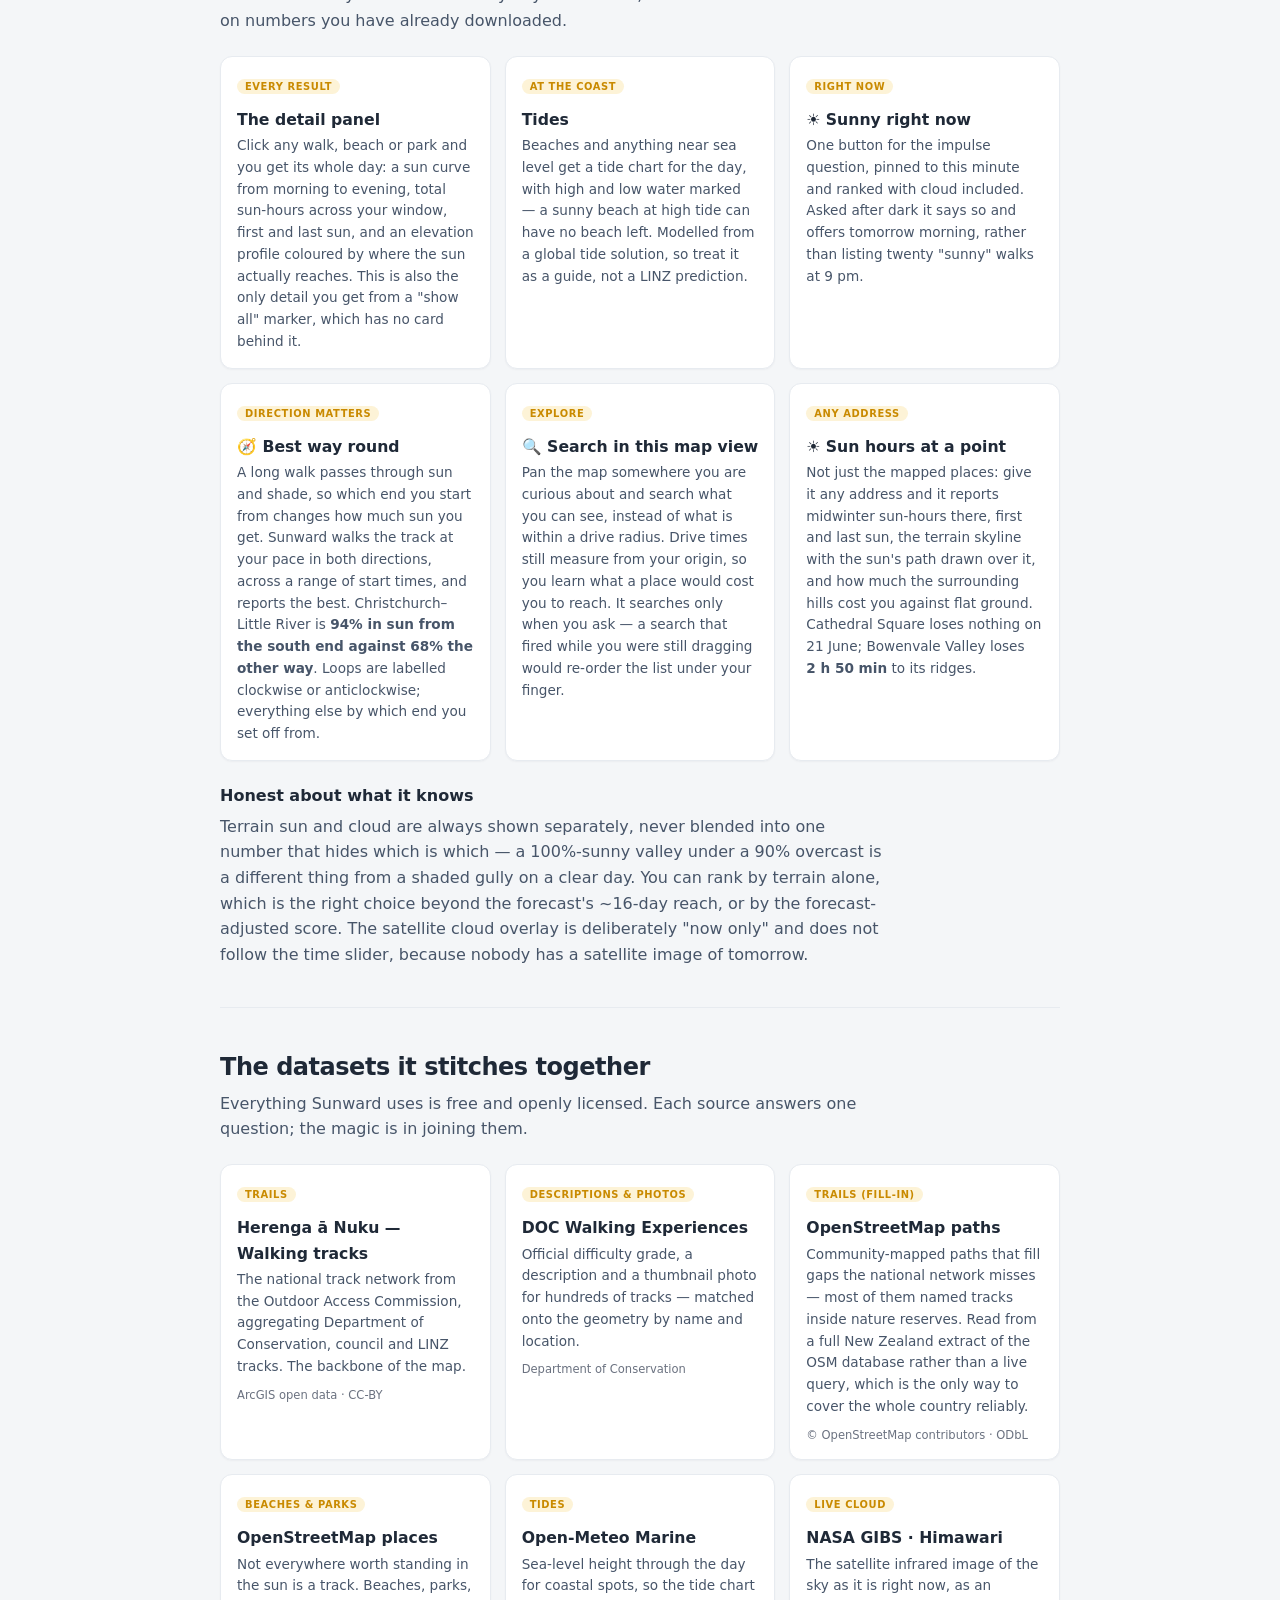
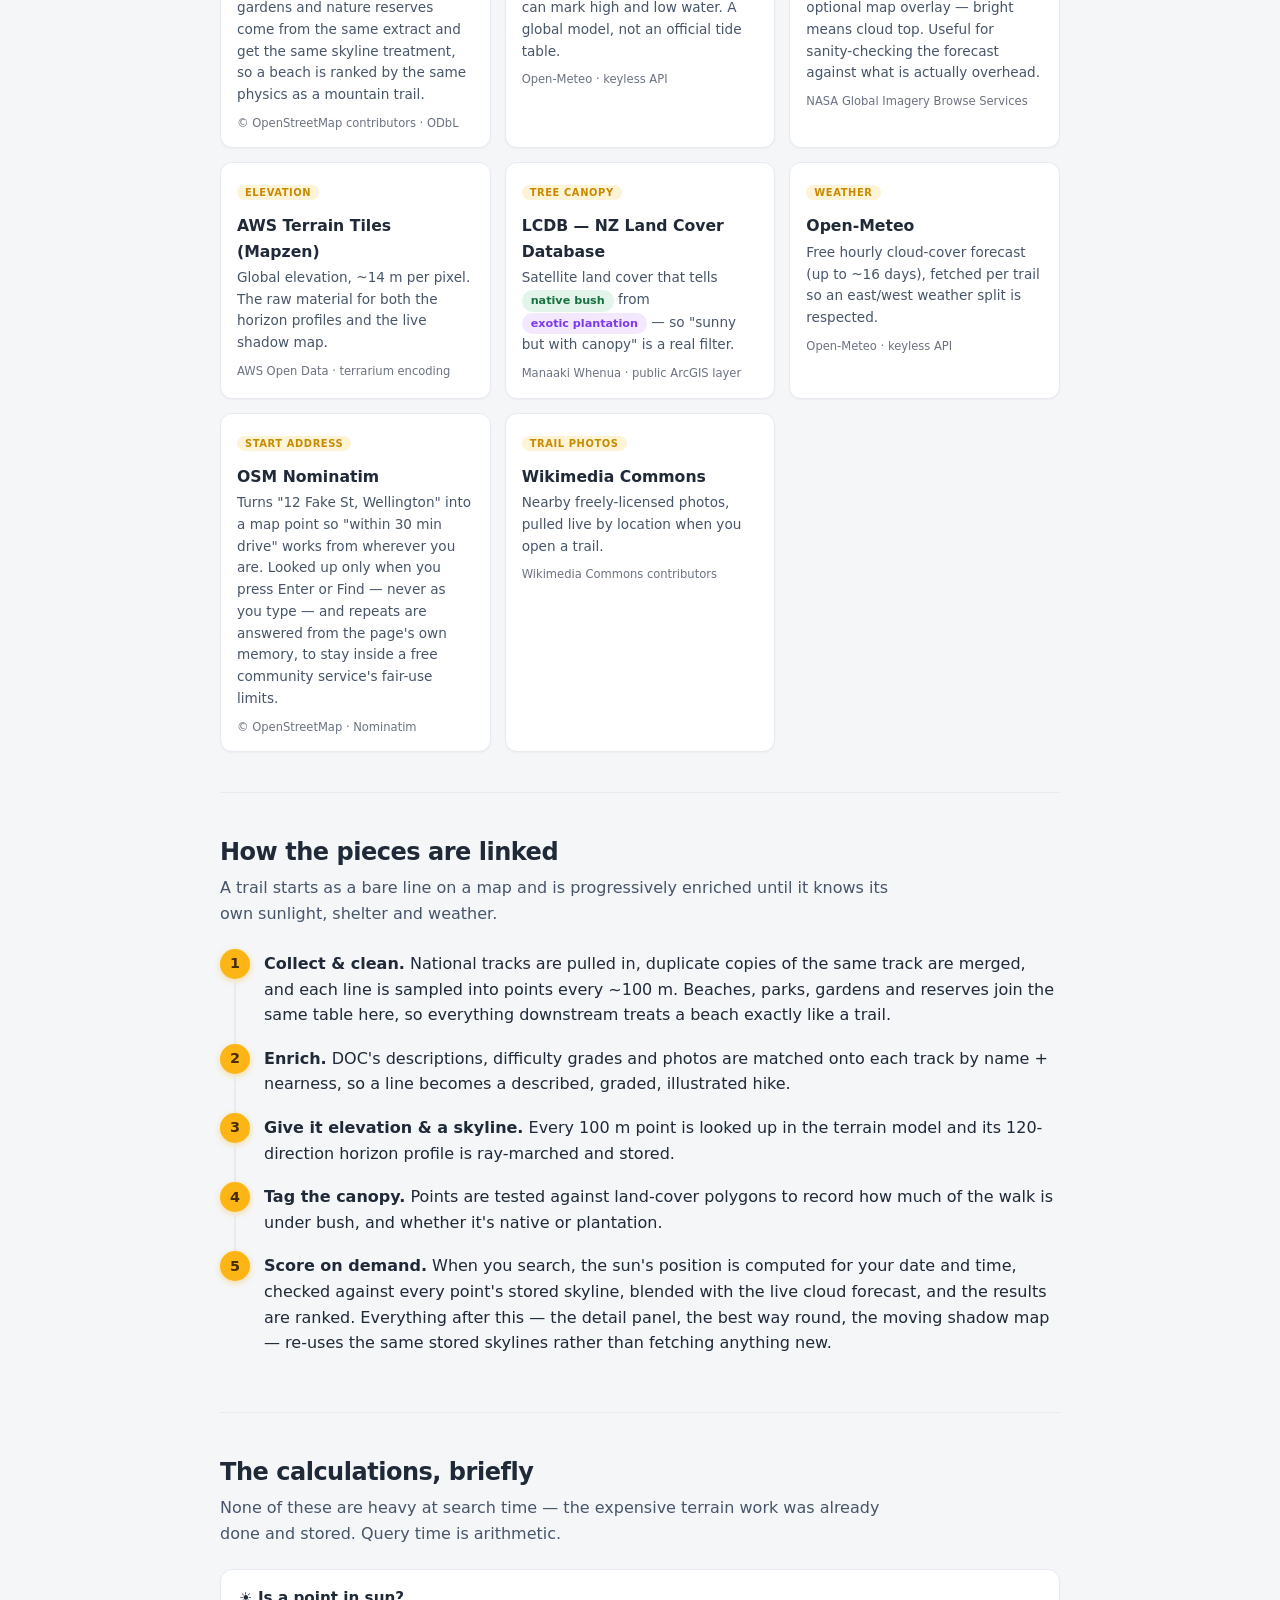
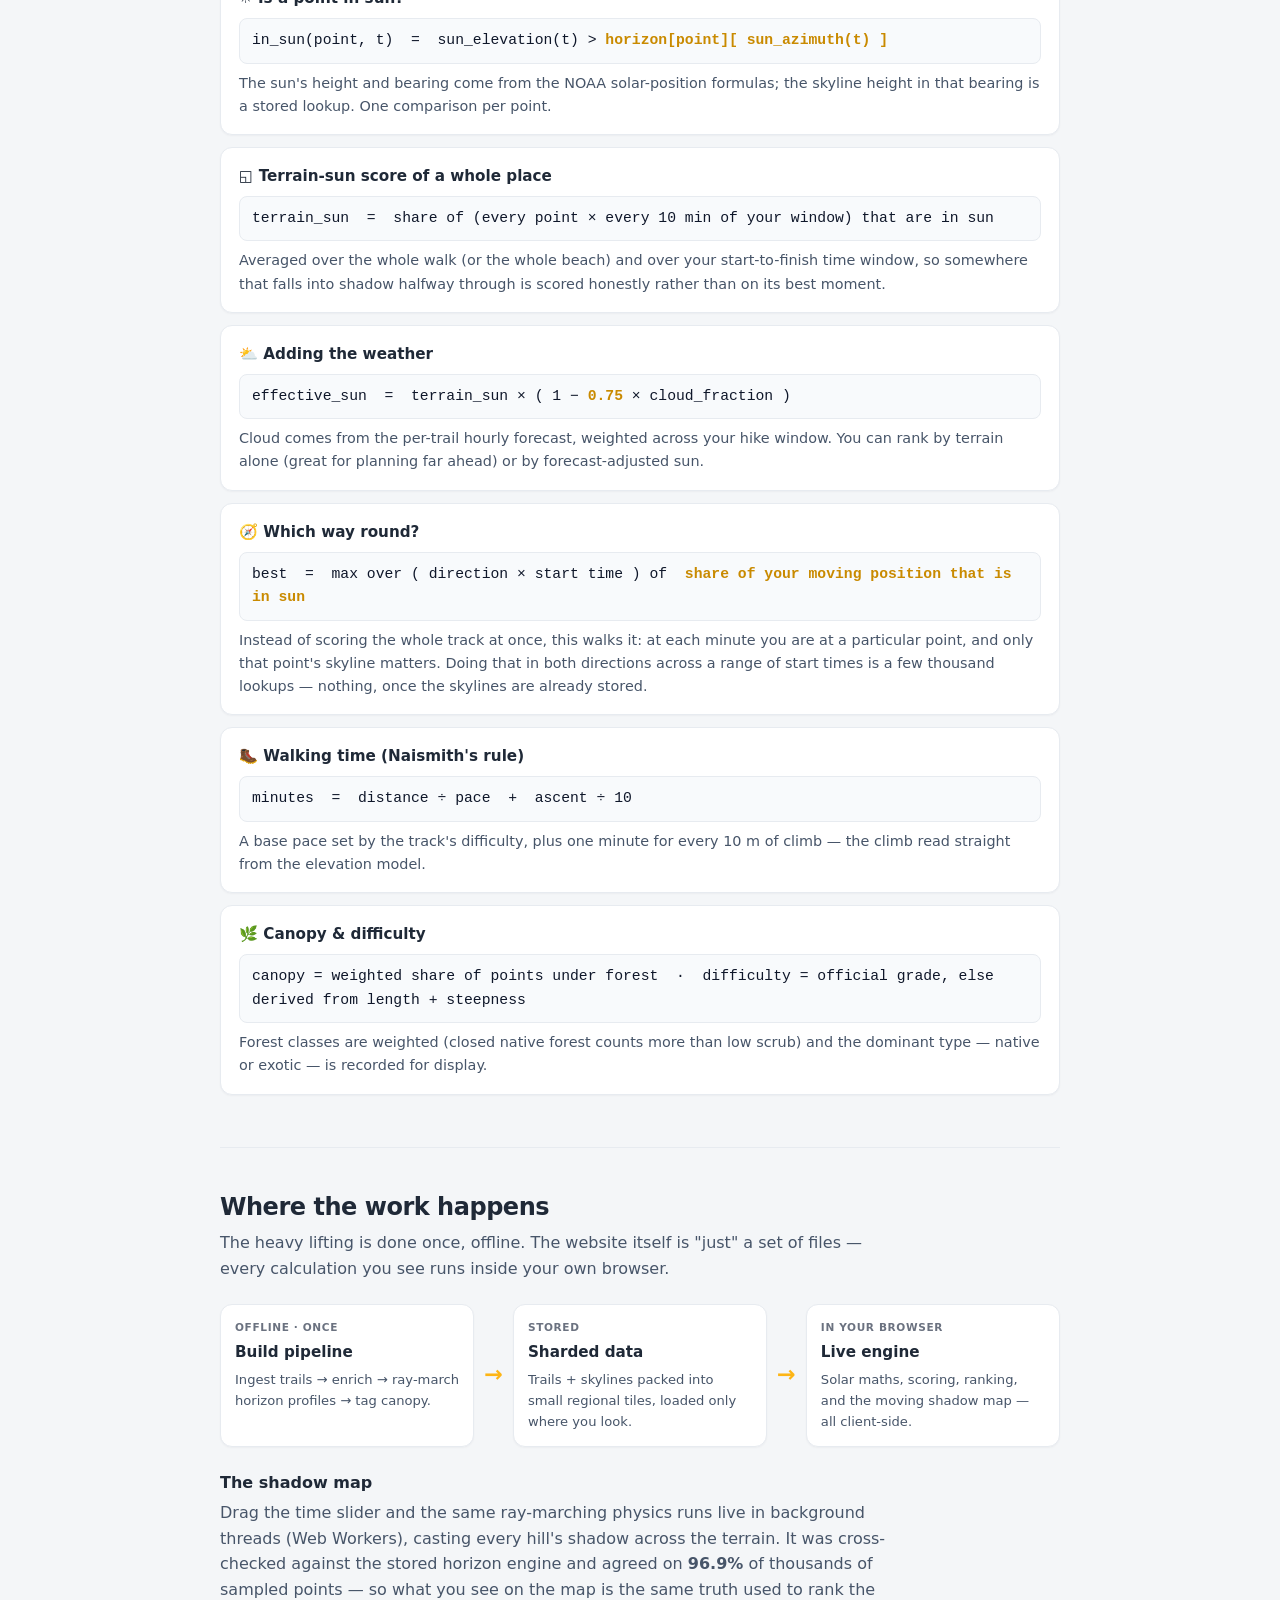
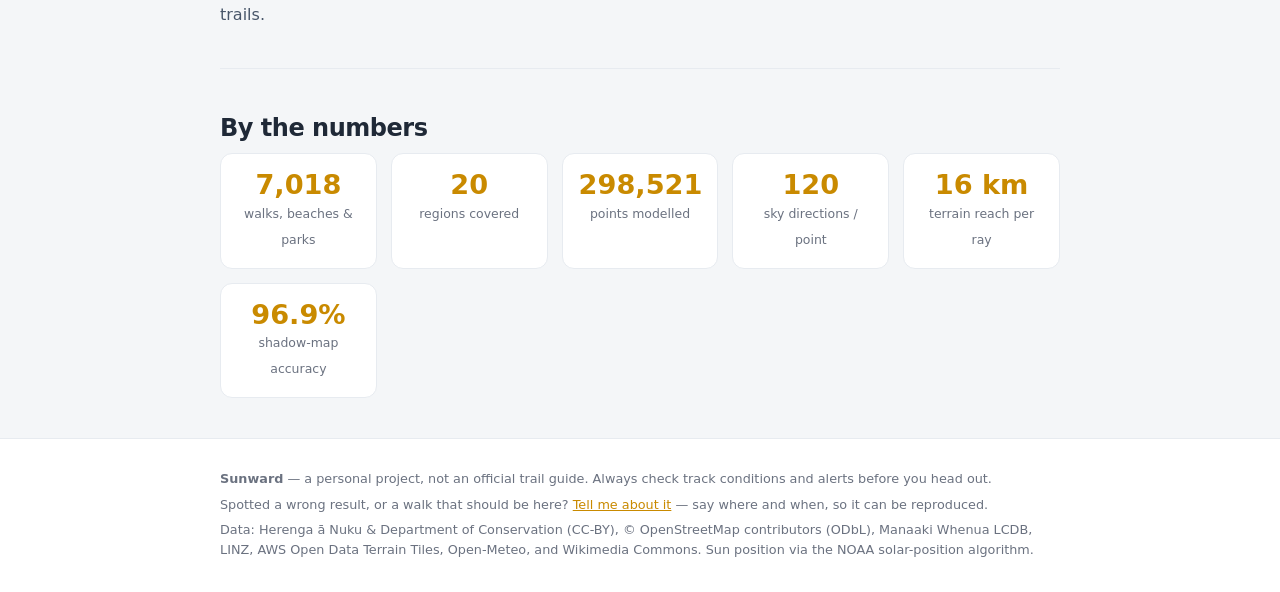
==== commit cff9b131: "Prune OSM roads and bike trails, forecast a wider pool, label duplicates Co-Authored-By: Claude Opus" ====
--- a/how-it-works.html
+++ b/how-it-works.html
@@ -455,9 +455,9 @@
 <section id="stats">
   <h2>By the numbers</h2>
   <div class="stats">
-    <div class="stat"><b>7,168</b><span>walks, beaches &amp; parks</span></div>
+    <div class="stat"><b>7,018</b><span>walks, beaches &amp; parks</span></div>
     <div class="stat"><b>20</b><span>regions covered</span></div>
-    <div class="stat"><b>301,237</b><span>points modelled</span></div>
+    <div class="stat"><b>298,521</b><span>points modelled</span></div>
     <div class="stat"><b>120</b><span>sky directions / point</span></div>
     <div class="stat"><b>16 km</b><span>terrain reach per ray</span></div>
     <div class="stat"><b>96.9%</b><span>shadow-map accuracy</span></div>
